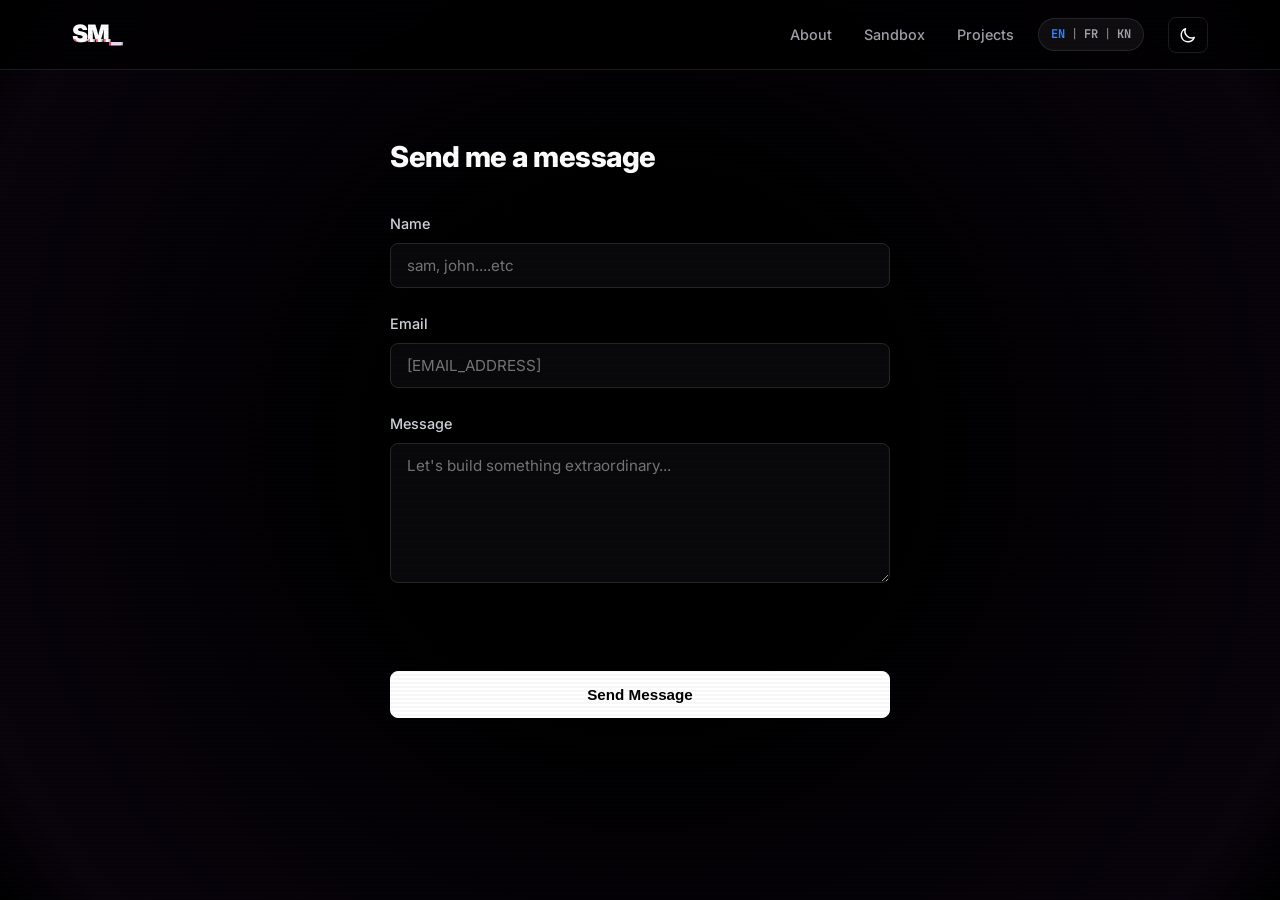
==== contact.html @ a838744a "Add EN/FR/KN language toggle and standardize MacOS window controls" ====
<!DOCTYPE html>
<html lang="en" class="dark">

<head>
  <meta charset="UTF-8">
  <meta name="viewport" content="width=device-width, initial-scale=1.0">
  <title>Sam Musoni | Contact</title>
  <link rel="preconnect" href="https://fonts.googleapis.com">
  <link rel="preconnect" href="https://fonts.gstatic.com" crossorigin>
  <link
    href="https://fonts.googleapis.com/css2?family=Inter:wght@400;500;700;900&family=JetBrains+Mono:wght@400;700&display=swap"
    rel="stylesheet">
  <link rel="stylesheet" href="style.css">
</head>

<body>

  <!-- Background Vignette & Grid -->
  <div class="bg-vignette"></div>
  <div class="bg-grid"></div>
  <div class="scanlines"></div>

  <nav class="navbar">
    <div class="nav-content">
      <a href="index.html" style="text-decoration: none; color: inherit;">
        <div class="logo glitch-text" data-text="SM_">SM<span class="text-primary">_</span></div>
      </a>
      <div class="nav-links" style="display: flex; align-items: center;">
        <a href="index.html#about">About</a>
        <a href="index.html#sandbox">Sandbox</a>
        <a href="index.html#projects">Projects</a>
        <div class="lang-toggle">
          <span class="lang active">EN</span><span class="pipe">|</span><span class="lang">FR</span><span class="pipe">|</span><span class="lang">KN</span>
        </div>
        <button id="theme-toggle" class="theme-toggle-btn" aria-label="Toggle Theme">
          <svg id="sun-icon" style="display: none;" xmlns="http://www.w3.org/2000/svg" width="18" height="18" fill="none" viewBox="0 0 24 24" stroke="currentColor" stroke-width="2">
            <path stroke-linecap="round" stroke-linejoin="round" d="M12 3v1m0 16v1m9-9h-1M4 12H3m15.364 6.364l-.707-.707M6.343 6.343l-.707-.707m12.728 0l-.707.707M6.343 17.657l-.707.707M16 12a4 4 0 11-8 0 4 4 0 018 0z" />
          </svg>
          <svg id="moon-icon" xmlns="http://www.w3.org/2000/svg" width="18" height="18" fill="none" viewBox="0 0 24 24" stroke="currentColor" stroke-width="2">
            <path stroke-linecap="round" stroke-linejoin="round" d="M20.354 15.354A9 9 0 018.646 3.646 9.003 9.003 0 0012 21a9.003 9.003 0 008.354-5.646z" />
          </svg>
        </button>
      </div>
    </div>
  </nav>

  <main class="container form-container">
    <div class="contact-form-wrapper">
      <div class="form-body">
        <h2 class="form-title">Send me a message</h2>
        <form id="contact-form" action="https://formspree.io/f/mlgadpvo" method="POST">
          <div class="form-group">
            <label for="name">Name</label>
            <input type="text" id="name" name="name" placeholder="sam, john....etc" required>
          </div>
          <div class="form-group">
            <label for="email">Email</label>
            <input type="email" id="email" name="email" placeholder="[EMAIL_ADDRESS]" required>
          </div>
          <div class="form-group">
            <label for="message">Message</label>
            <textarea id="message" name="message" rows="6" placeholder="Let's build something extraordinary..."
              required></textarea>
          </div>

          <div id="form-feedback" class="feedback-msg"></div>

          <button type="submit" class="btn btn-solid w-full submit-btn">Send Message</button>
        </form>
      </div>
    </div>
  </main>

  <script src="script.js"></script>
</body>

</html>
---- style.css ----
:root {
  --bg-dark: #000000;
  --bg-panel: #0a0a0a;
  --border-light: rgba(255, 255, 255, 0.1);
  --primary: #b14bf4;
  --primary-glow: rgba(177, 75, 244, 0.5);
  --secondary: #f43f5e;
  --secondary-glow: rgba(244, 63, 94, 0.5);
  --yellow: #F59E0B;
  --red: #EF4444;
  --text-main: #FFFFFF;
  --text-gray: #A1A1AA;
  --font-sans: 'Inter', sans-serif;
  --font-mono: 'JetBrains Mono', monospace;
  --nav-height: 70px;
}

/* Light Mode Aesthetics Override */
html.light {
  --bg-dark: #f1f5f9;
  --bg-panel: #ffffff;
  --border-light: rgba(0, 0, 0, 0.15);
  --primary: #2563eb;
  --primary-glow: rgba(37, 99, 235, 0.2);
  --secondary: #ea580c;
  --secondary-glow: rgba(234, 88, 12, 0.2);
  --yellow: #d97706;
  --red: #dc2626;
  --text-main: #0f172a;
  --text-gray: #475569;
}

html.light .bg-vignette {
  background: radial-gradient(circle at center, transparent 30%, rgba(37, 99, 235, 0.05) 90%, rgba(200, 210, 225, 0.6) 100%);
}

html.light .scanlines {
  background: linear-gradient(to bottom, rgba(0,0,0,0), rgba(0,0,0,0) 50%, rgba(0,0,0,0.03) 50%, rgba(0,0,0,0.03));
}

html.light .navbar { background: rgba(255, 255, 255, 0.85); }
html.light .btn-solid { background: var(--text-main); color: #fff; border-color: var(--text-main); }
html.light .btn-solid:hover { background: transparent; color: var(--text-main); box-shadow: 0 0 10px rgba(0,0,0,0.2); }

html.light .terminal-body, html.light .sandbox-body {
  background: #f8fafc; color: #334155; border-top: 1px solid var(--border-light);
}

html.light .code-block { color: #334155; }
html.light .code-block .keyword { color: #8b5cf6; }
html.light .code-block .function { color: #0284c7; }
html.light .code-block .string { color: #16a34a; }
html.light .code-block .number { color: #d97706; }
html.light .code-block .comment { color: #94a3b8; }
html.light .card-top h4 { color: #0f172a; }
html.light .project-overlay { background: rgba(255,255,255,0.9); }
html.light .project-img-wrapper img { opacity: 1; }

.theme-toggle-btn {
  background: transparent;
  border: 1px solid var(--border-light);
  color: var(--text-main);
  padding: 8px 10px;
  border-radius: 8px;
  cursor: pointer;
  display: inline-flex;
  align-items: center;
  justify-content: center;
  transition: all 0.3s;
  margin-left: 1.5rem;
}

.theme-toggle-btn:hover {
  border-color: var(--primary);
  color: var(--primary);
  box-shadow: 0 0 10px var(--primary-glow);
}

/* Language Toggle */
.lang-toggle {
  display: inline-flex; align-items: center;
  background: rgba(255, 255, 255, 0.05);
  border: 1px solid var(--border-light);
  border-radius: 20px;
  padding: 6px 12px;
  margin-left: 1.5rem;
  font-family: var(--font-mono);
  font-size: 0.75rem;
  font-weight: 700;
}

html.light .lang-toggle {
  background: rgba(0, 0, 0, 0.05);
}

.lang-toggle .lang {
  cursor: pointer;
  color: var(--text-gray);
  transition: color 0.3s;
}

.lang-toggle .lang:hover { color: var(--text-main); }
.lang-toggle .lang.active { color: #3b82f6; } /* Mac OS Active Blue */
.lang-toggle .pipe {
  color: var(--text-main);
  margin: 0 6px;
  font-weight: normal;
  opacity: 0.5;
}

* {
  box-sizing: border-box;
  margin: 0;
  padding: 0;
}

html {
  scroll-behavior: smooth;
  scroll-padding-top: calc(var(--nav-height) + 20px);
}

body {
  background-color: var(--bg-dark);
  color: var(--text-main);
  font-family: var(--font-sans);
  line-height: 1.6;
  overflow-x: hidden;
}

/* Backgrounds & Scanlines */
.bg-vignette {
  position: fixed;
  top: 0; left: 0; right: 0; bottom: 0;
  background: radial-gradient(circle at center, transparent 30%, rgba(177, 75, 244, 0.05) 90%, rgba(0,0,0,1) 100%);
  pointer-events: none;
  z-index: -1;
}

.scanlines {
  position: fixed;
  top: 0; left: 0; width: 100vw; height: 100vh;
  background: linear-gradient(to bottom, rgba(255,255,255,0), rgba(255,255,255,0) 50%, rgba(0,0,0,0.1) 50%, rgba(0,0,0,0.1));
  background-size: 100% 4px;
  z-index: 9999;
  pointer-events: none;
  opacity: 0.3;
}

/* Glitch Effect */
.glitch-text {
  position: relative;
  display: inline-block;
}

.glitch-text::before,
.glitch-text::after {
  content: attr(data-text);
  position: absolute;
  top: 0;
  left: 0;
  width: 100%;
  height: 100%;
  opacity: 0.8;
}

.glitch-text::before {
  left: 2px;
  text-shadow: -2px 0 var(--secondary);
  clip: rect(24px, 550px, 90px, 0);
  animation: glitch-anim-2 3s infinite linear alternate-reverse;
}

.glitch-text::after {
  left: -2px;
  text-shadow: -2px 0 var(--primary);
  clip: rect(85px, 550px, 140px, 0);
  animation: glitch-anim 2.5s infinite linear alternate-reverse;
}

@keyframes glitch-anim {
  0% { clip: rect(4px, 9999px, 83px, 0); }
  20% { clip: rect(54px, 9999px, 18px, 0); }
  40% { clip: rect(22px, 9999px, 91px, 0); }
  60% { clip: rect(78px, 9999px, 49px, 0); }
  80% { clip: rect(11px, 9999px, 34px, 0); }
  100% { clip: rect(90px, 9999px, 2px, 0); }
}

@keyframes glitch-anim-2 {
  0% { clip: rect(65px, 9999px, 100px, 0); }
  20% { clip: rect(10px, 9999px, 84px, 0); }
  40% { clip: rect(49px, 9999px, 32px, 0); }
  60% { clip: rect(88px, 9999px, 5px, 0); }
  80% { clip: rect(3px, 9999px, 78px, 0); }
  100% { clip: rect(56px, 9999px, 43px, 0); }
}

/* Typography & Utilities */
.text-primary { color: var(--primary); }
.text-secondary { color: var(--secondary); }
.text-gray { color: var(--text-gray); }
.text-white { color: var(--text-main); }
.text-center { text-align: center; }
.mt-4 { margin-top: 1.5rem; }

/* Navigation */
.navbar {
  position: fixed;
  top: 0; left: 0; width: 100%;
  height: var(--nav-height);
  background: rgba(0, 0, 0, 0.7);
  backdrop-filter: blur(10px);
  border-bottom: 1px solid var(--border-light);
  z-index: 100;
  display: flex;
  justify-content: center;
}

.nav-content {
  width: 100%; max-width: 1200px;
  padding: 0 2rem;
  display: flex;
  justify-content: space-between;
  align-items: center;
}

.logo {
  font-size: 1.5rem;
  font-weight: 900;
  letter-spacing: -1px;
}

.nav-links a {
  color: var(--text-gray);
  text-decoration: none;
  margin-left: 2rem;
  font-size: 0.9rem;
  font-weight: 500;
  transition: 0.2s;
}

.nav-links a:hover {
  color: var(--text-main);
  text-shadow: 0 0 10px rgba(255,255,255,0.5);
}

.container {
  max-width: 1200px;
  margin: 0 auto;
  padding: calc(var(--nav-height) + 4rem) 2rem 4rem 2rem;
}

/* Buttons */
.btn {
  display: inline-flex;
  align-items: center;
  justify-content: center;
  padding: 0.75rem 1.75rem;
  border-radius: 8px;
  font-size: 0.95rem;
  font-weight: 600;
  text-decoration: none;
  transition: all 0.3s ease;
  cursor: pointer;
}

.btn:active {
  transform: scale(0.95);
}

.btn-solid {
  background: #ffffff;
  color: #000000;
  border: 1px solid #ffffff;
}

.btn-solid:hover {
  background: transparent;
  color: #ffffff;
  box-shadow: 0 0 15px rgba(255,255,255,0.3);
}

.btn-outline {
  background: transparent;
  color: var(--text-main);
  border: 1px solid var(--border-light);
}

.btn-outline:hover {
  border-color: var(--primary);
  color: var(--primary);
  box-shadow: 0 0 15px var(--primary-glow);
}

/* Cards & Windows Base */
.tech-card {
  background: var(--bg-panel);
  border: 1px solid var(--border-light);
  border-radius: 12px;
  overflow: hidden;
  box-shadow: 0 4px 30px rgba(0,0,0,0.5);
}

.card-header {
  display: flex;
  align-items: center;
  padding: 10px 15px;
  background: rgba(255,255,255,0.03);
  position: relative;
}
.card-header.border-bottom {
  border-bottom: 1px solid var(--border-light);
}
.padding-0 { padding: 0; }

.window-controls {
  display: flex;
  gap: 8px;
}

.window-controls span {
  width: 12px; height: 12px;
  border-radius: 50%;
  background: #3f3f46;
}

.window-controls span:nth-child(1) { background: #ff5f56; } /* Mac OS Red */
.window-controls span:nth-child(2) { background: #ffbd2e; } /* Mac OS Yellow */
.window-controls span:nth-child(3) { background: #27c93f; } /* Mac OS Green */

.header-title {
  position: absolute;
  left: 50%;
  transform: translateX(-50%);
  font-family: var(--font-mono);
  font-size: 0.8rem;
  color: var(--text-gray);
}

/* Hero Section */
.hero {
  display: grid;
  grid-template-columns: 1fr 1fr;
  gap: 4rem;
  align-items: center;
  min-height: 70vh;
}

.hero-identity {
  display: flex;
  flex-direction: column;
  align-items: flex-start;
  gap: 1rem;
  margin-bottom: 2rem;
}

.avatar-container {
  width: 150px;
  height: 150px;
  position: relative;
  border-radius: 16px;
  border: 2px solid var(--primary);
  overflow: hidden;
  box-shadow: 0 0 20px var(--primary-glow);
}

.profile-avatar {
  width: 100%;
  height: 100%;
  object-fit: cover;
  filter: grayscale(80%) contrast(1.2);
  transition: 0.3s;
}

.avatar-container:hover .profile-avatar {
  filter: grayscale(0%) contrast(1.1);
}

.avatar-scanner {
  position: absolute;
  top: -100%; left: 0; width: 100%; height: 5px;
  background: var(--primary);
  box-shadow: 0 0 10px var(--primary);
  animation: scan 3s linear infinite;
  opacity: 0.5;
}

@keyframes scan {
  0% { top: -10px; }
  50% { top: 100%; }
  100% { top: 100%; }
}

.status-pill {
  display: inline-flex;
  align-items: center;
  gap: 8px;
  padding: 6px 16px;
  border: 1px solid var(--border-light);
  border-radius: 50px;
  font-size: 0.85rem;
  font-family: var(--font-mono);
  background: rgba(177, 75, 244, 0.05); /* --primary but 0.05 opacity */
}

.border-primary { border-color: var(--primary); }

.status-dot {
  width: 8px; height: 8px;
  border-radius: 50%;
  background: var(--secondary);
}

.animate-pulse {
  animation: pulse 2s infinite;
}
@keyframes pulse {
  0% { transform: scale(1); opacity: 1; }
  50% { transform: scale(1.5); opacity: 0.5; }
  100% { transform: scale(1); opacity: 1; }
}

.hero-title {
  font-size: clamp(3rem, 5vw, 4.5rem);
  font-weight: 900;
  line-height: 1.1;
  letter-spacing: -1px;
  margin-bottom: 0.5rem;
}

.hero-subtitle {
  font-size: 1.25rem;
  font-weight: 500;
  margin-bottom: 1.5rem;
}

.hero-bio {
  color: var(--text-gray);
  max-width: 450px;
  margin-bottom: 2.5rem;
  font-size: 1.05rem;
}

.hero-action {
  display: flex;
  gap: 1rem;
}

/* Metrics Card */
.metrics-card {
  width: 100%;
}
.metrics-grid {
  padding: 1.5rem;
  display: grid;
  grid-template-columns: 1fr 1fr;
  gap: 1.5rem;
}
.metric-item { display: flex; flex-direction: column; }
.metric-label { font-size: 0.8rem; color: var(--text-gray); text-transform: uppercase; margin-bottom: 5px; }
.metric-value { font-size: 1.5rem; font-weight: 700; font-family: var(--font-mono); }
.progress-bar {
  width: 100%; height: 4px; background: rgba(255,255,255,0.1); border-radius: 2px; margin-top: 8px; overflow: hidden;
}
.progress-fill { height: 100%; border-radius: 2px; }
.fill-primary { background: var(--primary); box-shadow: 0 0 10px var(--primary); }
.fill-secondary { background: var(--secondary); box-shadow: 0 0 10px var(--secondary); }

/* --- System Boot Animations --- */
@keyframes flickerIn {
  0% { opacity: 0; }
  10% { opacity: 1; }
  20% { opacity: 0; }
  30% { opacity: 1; }
  40% { opacity: 0.5; }
  50% { opacity: 1; }
  100% { opacity: 1; }
}

@keyframes slideRightIn {
  0% { opacity: 0; transform: translateX(60px) skewX(-10deg); filter: blur(5px); }
  100% { opacity: 1; transform: translateX(0) skewX(0); filter: blur(0); }
}

@keyframes digitalZoomIn {
  0% { opacity: 0; transform: scale(1.1); filter: brightness(2) contrast(1.5); }
  100% { opacity: 1; transform: scale(1); filter: brightness(1) contrast(1); }
}

@keyframes textReveal {
  0% { opacity: 0; transform: translateY(20px); letter-spacing: 5px; filter: blur(4px); }
  100% { opacity: 1; transform: translateY(0); letter-spacing: -1px; filter: blur(0); } 
}

/* Apply Boot Animations */
.hero-identity {
  animation: digitalZoomIn 1.2s cubic-bezier(0.2, 0.8, 0.2, 1) forwards;
}

.hero-title {
  animation: textReveal 0.8s cubic-bezier(0.2, 0.8, 0.2, 1) forwards;
  animation-delay: 0.2s;
  opacity: 0;
}

.hero-subtitle, .hero-bio, .hero-action {
  animation: flickerIn 1s ease-out forwards;
  animation-delay: 0.4s;
  opacity: 0;
}

.metrics-card {
  animation: slideRightIn 0.9s cubic-bezier(0.2, 0.8, 0.2, 1) forwards;
  animation-delay: 0.35s;
  opacity: 0;
}

.navbar {
  animation: flickerIn 1.5s ease-out forwards;
}
/* -------------------------------- */

/* Terminal Section */
.terminal-section { margin-top: 4rem; margin-bottom: 6rem;}
.terminal-window { width: 100%; max-width: 800px; margin: 0 auto; }
.terminal-body {
  padding: 1.5rem;
  font-family: var(--font-mono);
  font-size: 0.9rem;
  background: #000;
  color: #fff;
  min-height: 200px;
}
.term-line { margin-bottom: 8px; }
.prompt { color: var(--secondary); margin-right: 10px; }
.term-input-line { display: flex; align-items: center; margin-top: 10px;}
#term-input {
  background: transparent; border: none; color: var(--primary); font-family: inherit; font-size: inherit; outline: none; width: 100%;
  font-weight: bold;
}

/* Section Shared */
.section-title {
  margin-bottom: 3rem;
  text-align: center;
}
.section-title h2 { font-size: 2.5rem; font-weight: 800; margin-bottom: 0.5rem; letter-spacing:-0.5px;}
.section-title p { color: var(--text-gray); font-family: var(--font-mono); font-size: 0.9rem; }

/* Sandbox Section */
.sandbox-section { margin-bottom: 6rem; }
.sandbox-grid {
  display: grid;
  grid-template-columns: 3fr 1.5fr;
  gap: 2rem;
}

.sandbox-tabs {
  display: flex; border-bottom: 1px solid var(--border-light); width: 100%;
}
.tab {
  padding: 12px 20px; font-family: var(--font-mono); font-size: 0.85rem; color: var(--text-gray); cursor: pointer; border-right: 1px solid var(--border-light);
  border-bottom: 2px solid transparent; transition: 0.2s;
}
.tab.active { color: var(--primary); background: rgba(255,255,255,0.02); border-bottom-color: var(--primary); }
.tab:hover { background: rgba(255,255,255,0.05); }

.sandbox-body { padding: 1.5rem; background: #0c0c0c; overflow-x: auto; }
.code-block { display: none; font-family: var(--font-mono); font-size: 0.9rem; line-height: 1.5; color: #d4d4d8; }
.code-block.active { display: block; }
.code-block .keyword { color: #c678dd; }
.code-block .function { color: #61afef; }
.code-block .string { color: #98c379; }
.code-block .comment { color: #5c6370; font-style: italic;}
.code-block .number { color: #d19a66; }
.code-block .tag { color: #e06c75; }

/* API Status Grid */
.api-status-grid {
  display: grid; grid-template-columns: 1fr 1fr; gap: 1rem;
}
.status-card {
  background: rgba(255,255,255,0.02);
  border: 1px solid var(--border-light);
  border-radius: 8px; padding: 1rem;
  display: flex; flex-direction: column; justify-content: space-between;
}
.card-top { display: flex; justify-content: space-between; align-items: flex-start; margin-bottom: 1rem; }
.card-top h4 { font-size: 0.85rem; font-weight: 600; color: #e4e4e7; }
.status-dot.green { width: 8px; height: 8px; border-radius: 50%; background: #34d399; box-shadow: 0 0 8px #34d399; }
.status-dot.yellow { width: 8px; height: 8px; border-radius: 50%; background: var(--yellow); box-shadow: 0 0 8px var(--yellow); }
.card-bottom { display: flex; justify-content: space-between; font-family: var(--font-mono); font-size: 0.8rem; }

/* Expertise Section */
.expertise-section { margin-bottom: 6rem; }
.expertise-grid {
  display: grid; grid-template-columns: repeat(3, 1fr); gap: 2rem;
}
.expertise-card {
  background: var(--bg-panel);
  border: 1px solid var(--border-light);
  border-radius: 12px;
  padding: 1.5rem;
  transition: transform 0.3s, border-color 0.3s;
}
.expertise-card:hover { border-color: var(--primary); transform: translateY(-3px); box-shadow: 0 10px 30px rgba(0,0,0,0.5); }
.expertise-header {
  font-size: 1.25rem; font-weight: 700; margin-bottom: 1.5rem; display: flex; align-items: center; gap: 10px;
}
.expertise-list {
  list-style: none; padding: 0;
}
.expertise-list li {
  display: flex; justify-content: space-between; align-items: center; margin-bottom: 1rem; color: var(--text-main); font-size: 0.95rem;
}
.expertise-list.dotted li {
  justify-content: flex-start; gap: 10px; color: var(--text-gray);
}
.expertise-list.dotted li::before {
  content: ""; display: inline-block; width: 6px; height: 6px; border-radius: 50%;
}
.expertise-list.dotted.green li::before { background: var(--secondary); }
.expertise-list.dotted.gray li::before { background: #6b7280; }

.bar-container {
  width: 90px; height: 4px; background: rgba(255,255,255,0.1); border-radius: 4px;
}
.bar-fill {
  height: 100%; background: #ffffff; border-radius: 4px;
}

/* Projects Grid */
.projects-section { margin-bottom: 6rem; }
.projects-grid {
  display: grid; grid-template-columns: repeat(3, 1fr); gap: 2rem;
}
.project-card {
  background: var(--bg-panel); border: 1px solid var(--border-light); border-radius: 12px; overflow: hidden; transition: 0.3s;
}
.project-card:hover { border-color: var(--primary); transform: translateY(-5px); box-shadow: 0 10px 30px rgba(0,0,0,0.5); }
.project-img-wrapper { position: relative; height: 200px; overflow: hidden; background: #000; }
.project-img-wrapper img { width: 100%; height: 100%; object-fit: cover; opacity: 0.7; transition: 0.5s; }
.project-card:hover .project-img-wrapper img { opacity: 1; transform: scale(1.05); }
.project-overlay {
  position: absolute; top:0; left:0; width: 100%; height: 100%; background: rgba(0,0,0,0.6); display: flex; justify-content: center; align-items: center; opacity: 0; transition: 0.3s; z-index: 2;
}
.project-card:hover .project-overlay { opacity: 1; }
.text-sm { font-size: 0.8rem; padding: 0.5rem 1rem; }
.project-info { padding: 1.5rem; }
.project-info h3 { font-size: 1.25rem; font-weight: 700; margin-bottom: 0.5rem; }
.project-info p { font-size: 0.9rem; line-height: 1.5; margin-bottom: 1.25rem; min-height: 60px; }
.tech-tags { display: flex; gap: 8px; flex-wrap: wrap; }
.tag { font-family: var(--font-mono); font-size: 0.7rem; padding: 4px 10px; border-radius: 50px; background: rgba(255,255,255,0.05); }
.tag.blue { color: #60a5fa; background: rgba(96, 165, 250, 0.1); }
.tag.green { color: #34d399; background: rgba(52, 211, 153, 0.1); }
.tag.purple { color: #c084fc; background: rgba(192, 132, 252, 0.1); }
.tag.red { color: #f87171; background: rgba(248, 113, 113, 0.1); }
.tag.yellow { color: #fbbf24; background: rgba(251, 191, 36, 0.1); }

/* Contact Section */
.contact-section { margin-bottom: 4rem; }
.contact-card { padding: 4rem 2rem; text-align: center; }
.contact-card h2 { font-size: 2rem; margin-bottom: 1rem; }
.contact-card p { max-width: 600px; margin: 0 auto; }
.contact-buttons { display: flex; justify-content: center; gap: 1rem; flex-wrap: wrap; }

footer { text-align: center; padding: 2rem; border-top: 1px solid var(--border-light); font-family: var(--font-mono); font-size: 0.85rem; }

/* Contact Form Page Styles */
.form-container {
  display: flex;
  justify-content: center;
  align-items: center;
  min-height: calc(100vh - var(--nav-height) - 4rem);
}

.contact-form-wrapper {
  width: 100%;
  max-width: 500px;
  background: transparent;
}

.form-title {
  font-size: 1.8rem;
  font-weight: 800;
  margin-bottom: 2rem;
  color: var(--text-main);
  letter-spacing: -0.5px;
}

.form-group {
  margin-bottom: 1.5rem;
}

.form-group label {
  display: block;
  font-size: 0.9rem;
  color: #d1d5db;
  margin-bottom: 0.5rem;
  font-weight: 500;
}

.form-group input,
.form-group textarea {
  width: 100%;
  padding: 12px 16px;
  background: #09090b;
  border: 1px solid #27272a;
  border-radius: 8px;
  color: var(--text-main);
  font-family: inherit;
  font-size: 0.95rem;
  transition: border-color 0.3s;
}

.form-group input:focus,
.form-group textarea:focus {
  outline: none;
  border-color: #52525b;
}

.w-full {
  width: 100%;
}

.submit-btn {
  margin-top: 1rem;
  padding: 14px;
}

.feedback-msg {
  min-height: 24px;
  margin-bottom: 1rem;
  font-size: 0.9rem;
  font-weight: 500;
  text-align: center;
  color: var(--secondary);
}

/* Scroll Reveal Animation Styles */
.reveal {
  opacity: 0;
  transform: translateY(40px);
  transition: opacity 0.8s cubic-bezier(0.5, 0, 0, 1), transform 0.8s cubic-bezier(0.5, 0, 0, 1);
}
.reveal.active {
  opacity: 1;
  transform: translateY(0);
}

/* Responsive */
@media (max-width: 1024px) {
  .hero { grid-template-columns: 1fr; gap: 2rem; text-align: center; }
  .hero-identity { align-items: center; }
  .hero-bio { margin: 0 auto 2rem auto; }
  .hero-action { justify-content: center; }
  .sandbox-grid { grid-template-columns: 1fr; }
  .projects-grid, .expertise-grid { grid-template-columns: repeat(2, 1fr); }
}

@media (max-width: 768px) {
  .projects-grid, .expertise-grid { grid-template-columns: 1fr; }
  .nav-links { display: none; }
  .hero-title { font-size: 2.5rem; }
  .api-status-grid { grid-template-columns: 1fr; }
}
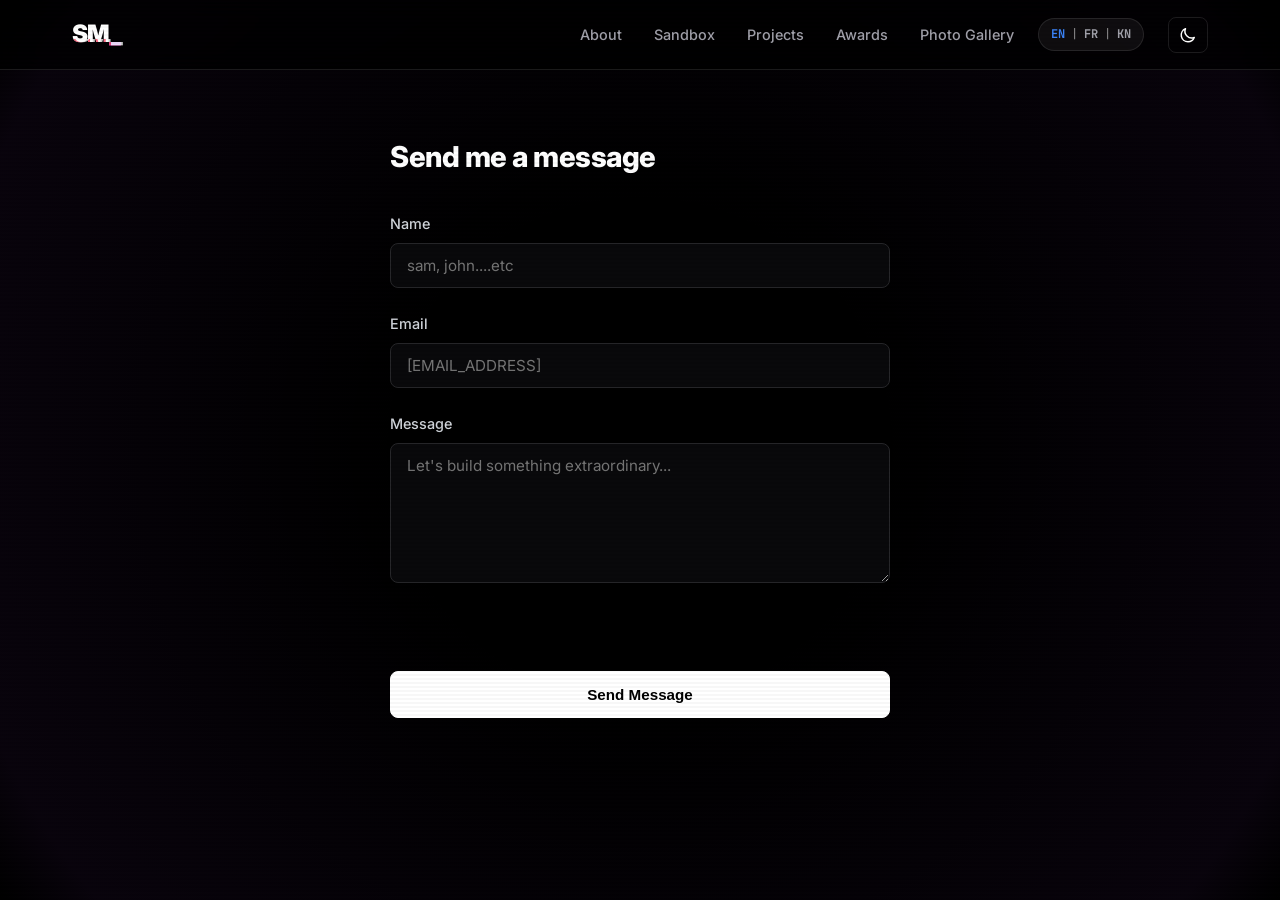
==== commit 55ac5be8: "Add Photo Gallery page and link Awards/Gallery to global nav" ====
--- a/contact.html
+++ b/contact.html
@@ -29,6 +29,8 @@
         <a href="index.html#about">About</a>
         <a href="index.html#sandbox">Sandbox</a>
         <a href="index.html#projects">Projects</a>
+        <a href="index.html#awards">Awards</a>
+        <a href="gallery.html">Photo Gallery</a>
         <div class="lang-toggle">
           <span class="lang active">EN</span><span class="pipe">|</span><span class="lang">FR</span><span class="pipe">|</span><span class="lang">KN</span>
         </div>
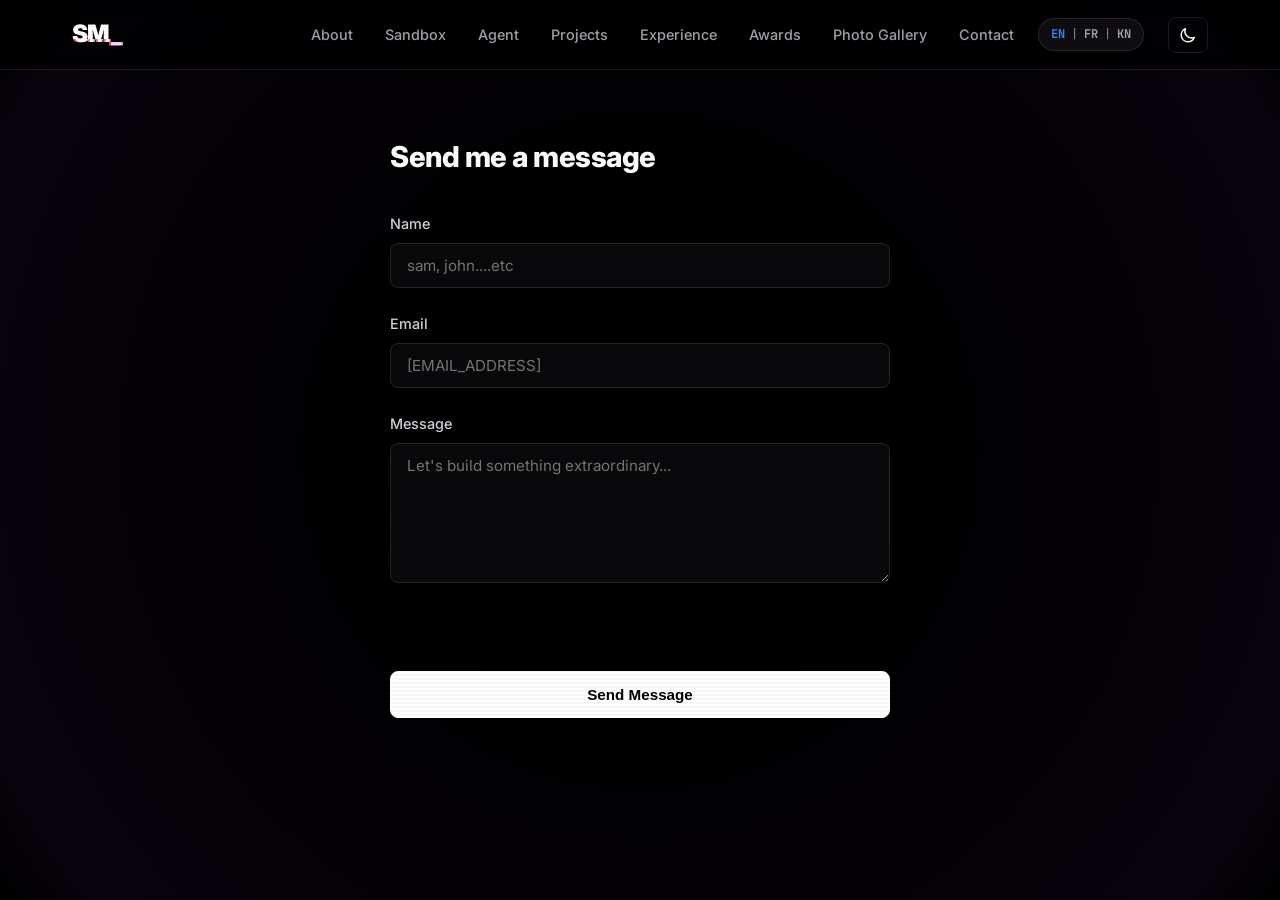
==== commit 5dc3abfe: "Updated UI" ====
--- a/contact.html
+++ b/contact.html
@@ -25,12 +25,18 @@
       <a href="index.html" style="text-decoration: none; color: inherit;">
         <div class="logo glitch-text" data-text="SM_">SM<span class="text-primary">_</span></div>
       </a>
-      <div class="nav-links" style="display: flex; align-items: center;">
-        <a href="index.html#about">About</a>
-        <a href="index.html#sandbox">Sandbox</a>
-        <a href="index.html#projects">Projects</a>
-        <a href="index.html#awards">Awards</a>
-        <a href="gallery.html">Photo Gallery</a>
+      <button class="hamburger" id="hamburger-btn" aria-label="Open Menu">
+        <span></span><span></span><span></span>
+      </button>
+      <div class="nav-links" id="nav-links">
+        <a href="index.html#about" class="nav-link-item">About</a>
+        <a href="index.html#sandbox" class="nav-link-item">Sandbox</a>
+        <a href="index.html#agent-interactive" class="nav-link-item">Agent</a>
+        <a href="index.html#projects" class="nav-link-item">Projects</a>
+        <a href="index.html#experience" class="nav-link-item">Experience</a>
+        <a href="index.html#awards" class="nav-link-item">Awards</a>
+        <a href="gallery.html" class="nav-link-item">Photo Gallery</a>
+        <a href="contact.html" class="nav-link-item">Contact</a>
         <div class="lang-toggle">
           <span class="lang active">EN</span><span class="pipe">|</span><span class="lang">FR</span><span class="pipe">|</span><span class="lang">KN</span>
         </div>
@@ -45,6 +51,7 @@
       </div>
     </div>
   </nav>
+
 
   <main class="container form-container">
     <div class="contact-form-wrapper">
--- a/style.css
+++ b/style.css
@@ -42,7 +42,7 @@
 html.light .btn-solid { background: var(--text-main); color: #fff; border-color: var(--text-main); }
 html.light .btn-solid:hover { background: transparent; color: var(--text-main); box-shadow: 0 0 10px rgba(0,0,0,0.2); }
 
-html.light .terminal-body, html.light .sandbox-body {
+html.light .terminal-body, html.light .sandbox-body, html.light .agent-runner {
   background: #f8fafc; color: #334155; border-top: 1px solid var(--border-light);
 }
 
@@ -224,6 +224,11 @@
   align-items: center;
 }
 
+.nav-links {
+  display: flex;
+  align-items: center;
+}
+
 .logo {
   font-size: 1.5rem;
   font-weight: 900;
@@ -520,8 +525,49 @@
 }
 /* -------------------------------- */
 
+/* Auto Click Animation on Load */
+.hand-animation-container {
+  position: absolute;
+  top: 50%;
+  left: 50%;
+  pointer-events: none;
+  z-index: 10;
+  opacity: 0;
+  transform: translate(50px, 50px) scale(1.2);
+}
+
+.hand-animation-container.run-anim {
+  animation: handClickAnim 3.5s cubic-bezier(0.2, 0.8, 0.2, 1) 1s 3 forwards;
+}
+
+html.light .hand-cursor-icon {
+  fill: var(--text-main);
+  stroke: #fff;
+}
+
+@keyframes handClickAnim {
+  0% { opacity: 0; transform: translate(50px, 50px) scale(1.2); }
+  25% { opacity: 1; transform: translate(-5px, -5px) scale(1); }
+  32% { opacity: 1; transform: translate(-5px, -5px) scale(1); }
+  40% { opacity: 1; transform: translate(-5px, -5px) scale(0.85); }
+  50% { opacity: 1; transform: translate(-5px, -5px) scale(1); }
+  75% { opacity: 0; transform: translate(40px, 40px) scale(1.2); }
+  100% { opacity: 0; transform: translate(40px, 40px) scale(1.2); visibility: hidden; }
+}
+
+.click-target.run-anim {
+  animation: buttonClickAnim 3.5s 1s 3 forwards;
+}
+
+@keyframes buttonClickAnim {
+  0%, 32% { transform: scale(1); border-color: var(--border-light); color: var(--text-main); box-shadow: none; }
+  40% { transform: scale(0.95); border-color: var(--primary); color: var(--primary); box-shadow: 0 0 15px var(--primary-glow); }
+  50% { transform: scale(1); border-color: var(--primary); color: var(--primary); box-shadow: 0 0 15px var(--primary-glow); }
+  75%, 100% { transform: scale(1); border-color: var(--border-light); color: var(--text-main); box-shadow: none; }
+}
+
 /* Terminal Section */
-.terminal-section { margin-top: 4rem; margin-bottom: 6rem;}
+.terminal-section { margin-top: 10rem; margin-bottom: 6rem;}
 .terminal-window { width: 100%; max-width: 800px; margin: 0 auto; }
 .terminal-body {
   padding: 1.5rem;
@@ -537,6 +583,98 @@
 #term-input {
   background: transparent; border: none; color: var(--primary); font-family: inherit; font-size: inherit; outline: none; width: 100%;
   font-weight: bold;
+}
+
+.agent-runner {
+  background: rgba(0, 0, 0, 0.6);
+  padding: 1.5rem;
+}
+
+.agent-output {
+  min-height: 150px;
+  max-height: 300px;
+  overflow-y: auto;
+  margin-bottom: 1.5rem;
+  font-family: var(--font-mono);
+  font-size: 0.95rem;
+}
+
+.agent-input-wrapper {
+  display: flex;
+  align-items: center;
+  gap: 10px;
+}
+
+#agent-input-field {
+  flex: 1;
+  min-width: 0; /* allow flex shrinking without overflow */
+  background: transparent;
+  border: none;
+  border-bottom: 1px solid var(--border-light);
+  color: var(--text-main);
+  font-family: var(--font-mono);
+  outline: none;
+  padding: 8px;
+  font-size: 0.95rem;
+}
+
+#agent-run-btn {
+  flex-shrink: 0;
+  white-space: nowrap;
+  padding: 0.5rem 1.25rem;
+}
+
+html.light #agent-input-field {
+  border-bottom-color: rgba(0, 0, 0, 0.1);
+}
+
+.quick-reply-wrapper {
+  display: flex;
+  flex-wrap: wrap;
+  gap: 8px;
+  margin-bottom: 1rem;
+  opacity: 0;
+  transform: translateY(10px);
+  transition: all 0.4s ease;
+}
+
+.quick-reply-wrapper.visible {
+  opacity: 1;
+  transform: translateY(0);
+}
+
+.reply-chip {
+  padding: 4px 12px;
+  background: rgba(var(--primary-rgb), 0.1);
+  border: 1px solid var(--primary);
+  border-radius: 20px;
+  color: var(--primary);
+  font-family: var(--font-mono);
+  font-size: 0.75rem;
+  cursor: pointer;
+  transition: all 0.2s ease;
+  white-space: nowrap;
+}
+
+.reply-chip:hover {
+  background: var(--primary);
+  color: #fff;
+  box-shadow: 0 0 10px var(--primary-glow);
+}
+
+.agent-cursor {
+  display: inline-block;
+  width: 8px;
+  height: 15px;
+  background: var(--primary);
+  margin-left: 4px;
+  vertical-align: middle;
+  animation: agent-blink 0.8s step-end infinite;
+}
+
+@keyframes agent-blink {
+  from, to { opacity: 1; }
+  50% { opacity: 0; }
 }
 
 /* Section Shared */
@@ -719,6 +857,26 @@
   border-color: #52525b;
 }
 
+/* Light Mode Overrides for Contact Form */
+html.light .form-group label {
+  color: #334155;
+  font-weight: 600;
+}
+
+html.light .form-group input,
+html.light .form-group textarea {
+  background: #f8fafc;
+  border: 1px solid #cbd5e1;
+  color: #0f172a;
+}
+
+html.light .form-group input:focus,
+html.light .form-group textarea:focus {
+  border-color: #3b82f6;
+  box-shadow: 0 0 0 4px rgba(59, 130, 246, 0.1);
+  background: #ffffff;
+}
+
 .w-full {
   width: 100%;
 }
@@ -737,7 +895,116 @@
   color: var(--secondary);
 }
 
+/* Experience / Timeline Section */
+.experience-section { margin-bottom: 6rem; }
+.timeline-container { position: relative; padding-left: 3rem; margin-top: 2rem; }
+.timeline-item { position: relative; margin-bottom: 3rem; }
+.timeline-item:last-child { margin-bottom: 0; }
+
+.timeline-dot {
+  position: absolute;
+  left: -3rem;
+  top: 1.5rem;
+  width: 16px;
+  height: 16px;
+  border-radius: 50%;
+  background: var(--bg-panel);
+  border: 3px solid #34d399; /* Green accent */
+  box-shadow: 0 0 10px rgba(52, 211, 153, 0.5);
+  z-index: 2;
+}
+
+.timeline-line {
+  position: absolute;
+  left: calc(-3rem + 7px); /* center line under 16px dot */
+  top: 1.5rem;
+  width: 2px;
+  height: calc(100% + 3rem);
+  background: rgba(52, 211, 153, 0.15); /* Faint green line */
+  z-index: 1;
+}
+
+.experience-card {
+  padding: 1.5rem 2rem;
+}
+
+.experience-header-inner {
+  display: flex;
+  align-items: center;
+  gap: 8px;
+  margin-bottom: 1rem;
+}
+
+.company-icon { font-size: 1.2rem; }
+.company-name { font-size: 0.85rem; font-family: var(--font-mono); font-weight: 500; }
+
+.role-title {
+  font-size: 1.4rem;
+  font-weight: 800;
+  margin-bottom: 1rem;
+  color: var(--text-main);
+  letter-spacing: -0.5px;
+}
+
+.date-pill {
+  display: inline-block;
+  padding: 4px 12px;
+  background: rgba(52, 211, 153, 0.1);
+  border: 1px solid rgba(52, 211, 153, 0.3);
+  color: #34d399;
+  border-radius: 4px;
+  font-family: var(--font-mono);
+  font-size: 0.75rem;
+  font-weight: 700;
+  margin-bottom: 1.5rem;
+}
+
+.experience-bullets {
+  list-style: none;
+  padding: 0;
+}
+
+.experience-bullets li {
+  position: relative;
+  margin-bottom: 0.8rem;
+  padding-left: 1.5rem;
+  color: var(--text-gray);
+  font-size: 0.95rem;
+  line-height: 1.6;
+}
+
+.experience-bullets li strong {
+  color: var(--text-main);
+  font-weight: 600;
+}
+
+.bullet-arrow {
+  position: absolute;
+  left: 0;
+  color: #34d399;
+  font-family: var(--font-mono);
+  font-weight: bold;
+}
+
+/* Light Mode Overrides for Experience */
+html.light .timeline-dot {
+  background: #ffffff;
+  border-color: #059669;
+}
+html.light .timeline-line {
+  background: rgba(5, 150, 105, 0.2);
+}
+html.light .date-pill {
+  color: #059669;
+  background: rgba(5, 150, 105, 0.1);
+  border-color: rgba(5, 150, 105, 0.3);
+}
+html.light .experience-bullets li { color: #334155; }
+html.light .experience-bullets li strong { color: #0f172a; }
+html.light .bullet-arrow { color: #059669; }
+
 /* Scroll Reveal Animation Styles */
+
 .reveal {
   opacity: 0;
   transform: translateY(40px);
@@ -747,6 +1014,31 @@
   opacity: 1;
   transform: translateY(0);
 }
+
+/* Hamburger Button */
+.hamburger {
+  display: none;
+  flex-direction: column;
+  justify-content: center;
+  gap: 5px;
+  background: transparent;
+  border: none;
+  cursor: pointer;
+  padding: 6px;
+  z-index: 200;
+}
+.hamburger span {
+  display: block;
+  width: 24px;
+  height: 2px;
+  background: var(--text-main);
+  border-radius: 2px;
+  transition: all 0.3s ease;
+  transform-origin: center;
+}
+.hamburger.open span:nth-child(1) { transform: translateY(7px) rotate(45deg); }
+.hamburger.open span:nth-child(2) { opacity: 0; transform: scaleX(0); }
+.hamburger.open span:nth-child(3) { transform: translateY(-7px) rotate(-45deg); }
 
 /* Responsive */
 @media (max-width: 1024px) {
@@ -758,9 +1050,96 @@
   .projects-grid, .expertise-grid { grid-template-columns: repeat(2, 1fr); }
 }
 
-@media (max-width: 768px) {
+@media (max-width: 900px) {
+  .hamburger { display: flex; }
+
+  .nav-links {
+    display: none;
+    position: fixed;
+    top: var(--nav-height);
+    left: 0;
+    right: 0;
+    background: rgba(10, 10, 10, 0.97);
+    backdrop-filter: blur(20px);
+    border-bottom: 1px solid var(--border-light);
+    flex-direction: column;
+    align-items: flex-start;
+    padding: 1.5rem 2rem 2rem 2rem;
+    gap: 0;
+    z-index: 99;
+    animation: none;
+  }
+
+  html.light .nav-links {
+    background: rgba(255, 255, 255, 0.97);
+  }
+
+  .nav-links.mobile-open {
+    display: flex;
+    animation: slideDown 0.25s ease forwards;
+  }
+
+  @keyframes slideDown {
+    from { opacity: 0; transform: translateY(-10px); }
+    to   { opacity: 1; transform: translateY(0); }
+  }
+
+  .nav-links a {
+    display: block;
+    width: 100%;
+    margin-left: 0;
+    padding: 0.85rem 0;
+    border-bottom: 1px solid var(--border-light);
+    font-size: 1rem;
+  }
+
+  .nav-links .lang-toggle {
+    margin-left: 0;
+    margin-top: 1.25rem;
+  }
+
+  .nav-links .theme-toggle-btn {
+    margin-left: 0;
+    margin-top: 1rem;
+  }
+
   .projects-grid, .expertise-grid { grid-template-columns: 1fr; }
-  .nav-links { display: none; }
   .hero-title { font-size: 2.5rem; }
+  .section-title h2 { font-size: 1.8rem; }
+  .api-status-grid { grid-template-columns: 1fr 1fr; }
+  .metrics-grid { grid-template-columns: 1fr 1fr; }
+
+  /* Hero action — keep buttons side by side, not full-width */
+  .hero-action { flex-wrap: wrap; justify-content: center; gap: 0.75rem; }
+  .hero-action .btn { width: auto; min-width: 140px; }
+
+  /* Timeline narrower on mobile */
+  .timeline-container { padding-left: 2rem; }
+  .timeline-dot { left: -2rem; }
+  .timeline-line { left: calc(-2rem + 7px); }
+  .experience-card { padding: 1.25rem 1rem; }
+
+  /* Sandbox code tabs scroll horizontally */
+  .sandbox-tabs { overflow-x: auto; flex-wrap: nowrap; }
+  .tab { flex-shrink: 0; }
+
+  .agent-standalone-section { margin-bottom: 4rem; }
+  .agent-runner { padding: 1rem; }
+}
+
+/* Helper classes */
+.expertise-grid, .awards-section, .agent-standalone-section { margin-bottom: 6rem; }
+.text-accent { color: #eab308; }
+.agent-msg { color: var(--secondary); margin-bottom: 8px; }
+.hand-animation-wrapper { position: relative; display: inline-flex; align-items: center; }
+
+@media (max-width: 480px) {
+  #agent-run-btn { padding: 0.5rem 0.85rem; font-size: 0.85rem; }
+  .hand-animation-container { display: none; }
+  .metrics-grid { grid-template-columns: 1fr; }
   .api-status-grid { grid-template-columns: 1fr; }
-}
+  .hero-action .btn { width: 100%; }
+  .container { padding-left: 1rem; padding-right: 1rem; }
+  .experience-card { padding: 1rem 0.75rem; }
+  .contact-card { padding: 2.5rem 1rem; }
+}
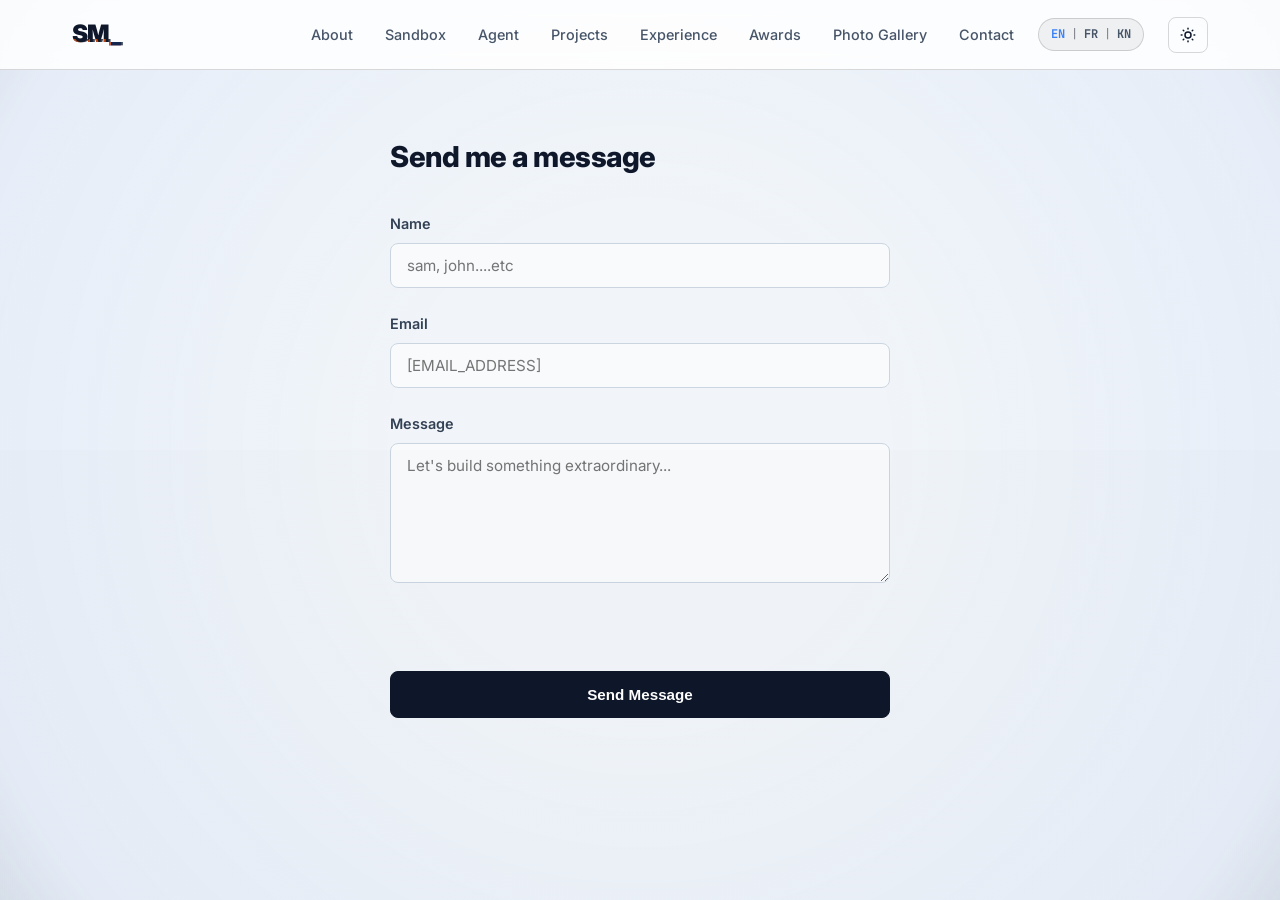
==== commit f0d9e847: "Default to light mode and match Live Metrics header border styling Co-authored-by: Cursor <cursorage" ====
--- a/contact.html
+++ b/contact.html
@@ -1,5 +1,5 @@
 <!DOCTYPE html>
-<html lang="en" class="dark">
+<html lang="en" class="light">
 
 <head>
   <meta charset="UTF-8">
@@ -41,10 +41,10 @@
           <span class="lang active">EN</span><span class="pipe">|</span><span class="lang">FR</span><span class="pipe">|</span><span class="lang">KN</span>
         </div>
         <button id="theme-toggle" class="theme-toggle-btn" aria-label="Toggle Theme">
-          <svg id="sun-icon" style="display: none;" xmlns="http://www.w3.org/2000/svg" width="18" height="18" fill="none" viewBox="0 0 24 24" stroke="currentColor" stroke-width="2">
+          <svg id="sun-icon" style="display: block;" xmlns="http://www.w3.org/2000/svg" width="18" height="18" fill="none" viewBox="0 0 24 24" stroke="currentColor" stroke-width="2">
             <path stroke-linecap="round" stroke-linejoin="round" d="M12 3v1m0 16v1m9-9h-1M4 12H3m15.364 6.364l-.707-.707M6.343 6.343l-.707-.707m12.728 0l-.707.707M6.343 17.657l-.707.707M16 12a4 4 0 11-8 0 4 4 0 018 0z" />
           </svg>
-          <svg id="moon-icon" xmlns="http://www.w3.org/2000/svg" width="18" height="18" fill="none" viewBox="0 0 24 24" stroke="currentColor" stroke-width="2">
+          <svg id="moon-icon" style="display: none;" xmlns="http://www.w3.org/2000/svg" width="18" height="18" fill="none" viewBox="0 0 24 24" stroke="currentColor" stroke-width="2">
             <path stroke-linecap="round" stroke-linejoin="round" d="M20.354 15.354A9 9 0 018.646 3.646 9.003 9.003 0 0012 21a9.003 9.003 0 008.354-5.646z" />
           </svg>
         </button>
@@ -83,4 +83,4 @@
   <script src="script.js"></script>
 </body>
 
-</html>+</html>
--- a/style.css
+++ b/style.css
@@ -373,12 +373,7 @@
   width: 100%;
   height: 100%;
   object-fit: cover;
-  filter: grayscale(80%) contrast(1.2);
   transition: 0.3s;
-}
-
-.avatar-container:hover .profile-avatar {
-  filter: grayscale(0%) contrast(1.1);
 }
 
 .avatar-scanner {
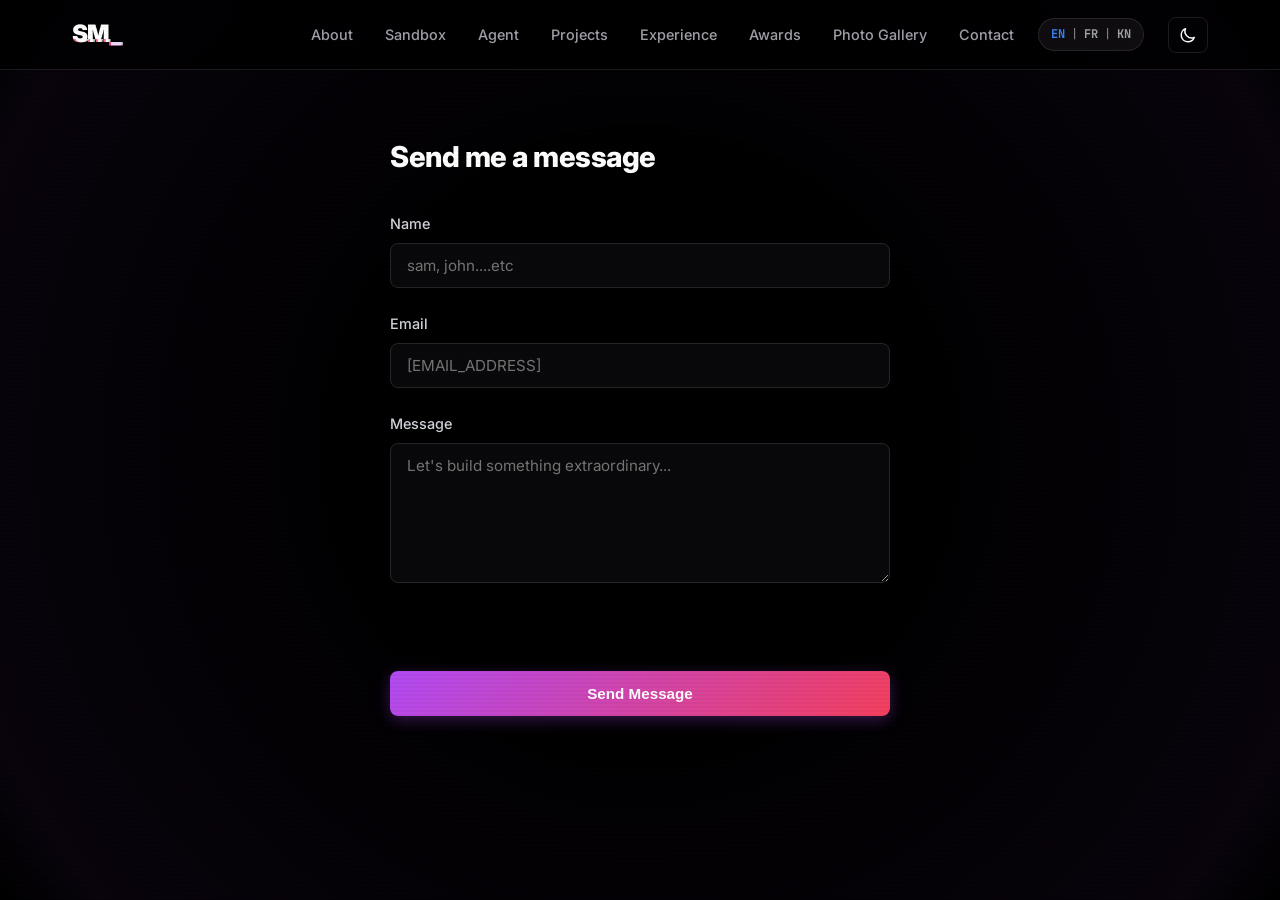
==== commit c9bcfebb: "Redesign mobile view: add bottom navigation, horizontal swipes for projects and tech stack, and refa" ====
--- a/contact.html
+++ b/contact.html
@@ -1,5 +1,5 @@
 <!DOCTYPE html>
-<html lang="en" class="light">
+<html lang="en">
 
 <head>
   <meta charset="UTF-8">
@@ -10,6 +10,7 @@
   <link
     href="https://fonts.googleapis.com/css2?family=Inter:wght@400;500;700;900&family=JetBrains+Mono:wght@400;700&display=swap"
     rel="stylesheet">
+  <script src="config.js"></script>
   <link rel="stylesheet" href="style.css">
 </head>
 
@@ -74,11 +75,30 @@
 
           <div id="form-feedback" class="feedback-msg"></div>
 
-          <button type="submit" class="btn btn-solid w-full submit-btn">Send Message</button>
+          <button type="submit" class="btn btn-gradient w-full submit-btn">Send Message</button>
         </form>
       </div>
     </div>
   </main>
+  
+  <!-- Bottom Navigation Bar for Mobile -->
+  <nav class="bottom-nav">
+    <a href="index.html#about" class="bottom-nav-item" aria-label="About">
+      <svg xmlns="http://www.w3.org/2000/svg" viewBox="0 0 24 24" width="22" height="22" fill="none" stroke="currentColor" stroke-width="2.5" stroke-linecap="round" stroke-linejoin="round"><path d="M3 9l9-7 9 7v11a2 2 0 0 1-2 2H5a2 2 0 0 1-2-2z"></path><polyline points="9 22 9 12 15 12 15 22"></polyline></svg>
+    </a>
+    <a href="index.html#terminal" class="bottom-nav-item" aria-label="Terminal">
+      <svg xmlns="http://www.w3.org/2000/svg" viewBox="0 0 24 24" width="22" height="22" fill="none" stroke="currentColor" stroke-width="2.5" stroke-linecap="round" stroke-linejoin="round"><polyline points="4 17 10 11 4 5"></polyline><line x1="12" y1="19" x2="20" y2="19"></line></svg>
+    </a>
+    <a href="index.html#projects" class="bottom-nav-item" aria-label="Projects">
+      <svg xmlns="http://www.w3.org/2000/svg" viewBox="0 0 24 24" width="22" height="22" fill="none" stroke="currentColor" stroke-width="2.5" stroke-linecap="round" stroke-linejoin="round"><path d="M22 19a2 2 0 0 1-2 2H4a2 2 0 0 1-2-2V5a2 2 0 0 1 2-2h5l2 3h9a2 2 0 0 1 2 2z"></path></svg>
+    </a>
+    <a href="index.html#experience" class="bottom-nav-item" aria-label="Experience">
+      <svg xmlns="http://www.w3.org/2000/svg" viewBox="0 0 24 24" width="22" height="22" fill="none" stroke="currentColor" stroke-width="2.5" stroke-linecap="round" stroke-linejoin="round"><path d="M6 2v4l3 3v8a2 2 0 0 0 2 2h2a2 2 0 0 0 2-2V9l3-3V2H6z"></path><path d="M6 12h12"></path></svg>
+    </a>
+    <a href="contact.html" class="bottom-nav-item active" aria-label="Contact">
+      <svg xmlns="http://www.w3.org/2000/svg" viewBox="0 0 24 24" width="22" height="22" fill="none" stroke="currentColor" stroke-width="2.5" stroke-linecap="round" stroke-linejoin="round"><path d="M4 4h16c1.1 0 2 .9 2 2v12c0 1.1-.9 2-2 2H4c-1.1 0-2-.9-2-2V6c0-1.1.9-2 2-2z"></path><polyline points="22,6 12,13 2,6"></polyline></svg>
+    </a>
+  </nav>
 
   <script src="script.js"></script>
 </body>
--- a/style.css
+++ b/style.css
@@ -285,6 +285,37 @@
   box-shadow: 0 0 15px rgba(255,255,255,0.3);
 }
 
+.btn-gradient {
+  background: linear-gradient(135deg, var(--primary), var(--secondary));
+  color: #ffffff;
+  border: none;
+  box-shadow: 0 4px 15px rgba(177, 75, 244, 0.3);
+}
+
+.btn-gradient:hover {
+  transform: translateY(-2px);
+  box-shadow: 0 6px 20px rgba(177, 75, 244, 0.5);
+  color: #ffffff;
+}
+
+.portfolio-tag {
+  font-family: var(--font-mono);
+  font-size: 0.8rem;
+  font-weight: 700;
+  color: var(--secondary);
+  text-transform: uppercase;
+  letter-spacing: 3px;
+  margin-bottom: 0.75rem;
+}
+
+.bottom-nav {
+  display: none;
+}
+
+.terminal-nav-btn {
+  display: none;
+}
+
 .btn-outline {
   background: transparent;
   color: var(--text-main);
@@ -1042,71 +1073,186 @@
   .hero-bio { margin: 0 auto 2rem auto; }
   .hero-action { justify-content: center; }
   .sandbox-grid { grid-template-columns: 1fr; }
-  .projects-grid, .expertise-grid { grid-template-columns: repeat(2, 1fr); }
 }
 
 @media (max-width: 900px) {
-  .hamburger { display: flex; }
-
-  .nav-links {
-    display: none;
+  body {
+    padding-bottom: 80px !important;
+  }
+
+  /* Hide hamburger and standard menu lists */
+  .hamburger { display: none !important; }
+  .nav-links { display: none !important; }
+  
+  /* Show mobile header terminal shortcut */
+  .terminal-nav-btn {
+    display: inline-flex;
+    align-items: center;
+    justify-content: center;
+    width: 38px;
+    height: 38px;
+    border-radius: 8px;
+    background: rgba(255, 255, 255, 0.05);
+    border: 1px solid var(--border-light);
+    color: var(--text-main);
+    transition: all 0.3s ease;
+    cursor: pointer;
+  }
+
+  html.light .terminal-nav-btn {
+    background: rgba(0, 0, 0, 0.03);
+  }
+  
+  /* Bottom Navigation Bar for Mobile */
+  .bottom-nav {
+    display: flex;
     position: fixed;
-    top: var(--nav-height);
+    bottom: 0;
     left: 0;
     right: 0;
-    background: rgba(10, 10, 10, 0.97);
+    height: 65px;
+    background: rgba(10, 10, 12, 0.9);
     backdrop-filter: blur(20px);
-    border-bottom: 1px solid var(--border-light);
-    flex-direction: column;
-    align-items: flex-start;
-    padding: 1.5rem 2rem 2rem 2rem;
-    gap: 0;
-    z-index: 99;
-    animation: none;
-  }
-
-  html.light .nav-links {
-    background: rgba(255, 255, 255, 0.97);
-  }
-
-  .nav-links.mobile-open {
+    -webkit-backdrop-filter: blur(20px);
+    border-top: 1px solid rgba(255, 255, 255, 0.08);
+    z-index: 1000;
+    align-items: center;
+    justify-content: space-around;
+    padding: 0 1rem;
+    box-shadow: 0 -4px 20px rgba(0, 0, 0, 0.5);
+  }
+
+  html.light .bottom-nav {
+    background: rgba(255, 255, 255, 0.9);
+    border-top: 1px solid rgba(0, 0, 0, 0.08);
+    box-shadow: 0 -4px 20px rgba(0, 0, 0, 0.05);
+  }
+
+  .bottom-nav-item {
     display: flex;
-    animation: slideDown 0.25s ease forwards;
-  }
-
-  @keyframes slideDown {
-    from { opacity: 0; transform: translateY(-10px); }
-    to   { opacity: 1; transform: translateY(0); }
-  }
-
-  .nav-links a {
-    display: block;
-    width: 100%;
-    margin-left: 0;
-    padding: 0.85rem 0;
-    border-bottom: 1px solid var(--border-light);
-    font-size: 1rem;
-  }
-
-  .nav-links .lang-toggle {
-    margin-left: 0;
-    margin-top: 1.25rem;
-  }
-
-  .nav-links .theme-toggle-btn {
-    margin-left: 0;
-    margin-top: 1rem;
-  }
-
-  .projects-grid, .expertise-grid { grid-template-columns: 1fr; }
-  .hero-title { font-size: 2.5rem; }
+    align-items: center;
+    justify-content: center;
+    width: 44px;
+    height: 44px;
+    border-radius: 50%;
+    color: var(--text-gray);
+    transition: all 0.3s cubic-bezier(0.4, 0, 0.2, 1);
+    position: relative;
+  }
+
+  .bottom-nav-item.active {
+    background: linear-gradient(135deg, var(--primary), var(--secondary));
+    color: #ffffff;
+    box-shadow: 0 0 15px rgba(177, 75, 244, 0.4);
+    transform: translateY(-4px);
+  }
+  
+  /* Sideways Scroll Layout for Cards */
+  .projects-grid, .expertise-grid {
+    display: flex !important;
+    overflow-x: auto !important;
+    scroll-snap-type: x mandatory !important;
+    gap: 1.25rem !important;
+    padding: 0.5rem 1.5rem 1.5rem 1.5rem !important;
+    margin-left: -1.5rem !important;
+    margin-right: -1.5rem !important;
+    -webkit-overflow-scrolling: touch;
+    scroll-behavior: smooth;
+    scrollbar-width: none;
+  }
+  
+  .projects-grid::-webkit-scrollbar, 
+  .expertise-grid::-webkit-scrollbar {
+    display: none;
+  }
+  
+  .project-card, .expertise-card {
+    flex: 0 0 82vw !important;
+    max-width: 320px !important;
+    scroll-snap-align: start !important;
+    margin-bottom: 0 !important;
+  }
+  
+  /* Hero & Avatar circular optimizations */
+  .hero-right {
+    display: none !important; /* Hide desktop metrics inside hero */
+  }
+  
+  .avatar-container {
+    width: 130px;
+    height: 130px;
+    border-radius: 50% !important;
+    border: 3px solid var(--primary);
+    box-shadow: 0 0 25px var(--primary-glow);
+    margin: 0 auto 1.5rem auto;
+  }
+  
+  .profile-avatar {
+    border-radius: 50% !important;
+  }
+  
+  .hero-title { font-size: 2.2rem; }
   .section-title h2 { font-size: 1.8rem; }
   .api-status-grid { grid-template-columns: 1fr 1fr; }
-  .metrics-grid { grid-template-columns: 1fr 1fr; }
-
-  /* Hero action — keep buttons side by side, not full-width */
-  .hero-action { flex-wrap: wrap; justify-content: center; gap: 0.75rem; }
-  .hero-action .btn { width: auto; min-width: 140px; }
+  
+  /* Mobile-specific Metrics styling */
+  .mobile-metrics {
+    display: block !important;
+    margin: 0 auto 2rem auto;
+    max-width: 600px;
+  }
+  
+  .mobile-metrics .metrics-grid {
+    grid-template-columns: 1fr 1fr;
+    gap: 1rem;
+    padding: 1rem;
+  }
+  
+  .mobile-metrics .metric-item {
+    background: rgba(255, 255, 255, 0.02);
+    border: 1px solid var(--border-light);
+    border-radius: 12px;
+    padding: 1.25rem 1rem;
+    align-items: flex-start;
+  }
+  
+  html.light .mobile-metrics .metric-item {
+    background: rgba(0, 0, 0, 0.02);
+  }
+  
+  .mobile-metrics .metric-label {
+    font-size: 0.75rem;
+    font-weight: 600;
+    color: var(--text-gray);
+    margin-bottom: 6px;
+    text-transform: uppercase;
+    letter-spacing: 0.5px;
+  }
+  
+  .mobile-metrics .metric-value {
+    font-size: 1.4rem;
+    font-weight: 800;
+  }
+
+  /* Hero action — uppercase text & custom flex centering */
+  .hero-action { 
+    flex-direction: column; 
+    align-items: center; 
+    gap: 1rem; 
+    width: 100%;
+  }
+  .hero-action .btn { 
+    width: 100%; 
+    max-width: 320px; 
+    text-transform: uppercase;
+    letter-spacing: 1px;
+    font-size: 0.85rem;
+  }
+  .hand-animation-wrapper {
+    width: 100%;
+    display: flex;
+    justify-content: center;
+  }
 
   /* Timeline narrower on mobile */
   .timeline-container { padding-left: 2rem; }
@@ -1131,9 +1277,7 @@
 @media (max-width: 480px) {
   #agent-run-btn { padding: 0.5rem 0.85rem; font-size: 0.85rem; }
   .hand-animation-container { display: none; }
-  .metrics-grid { grid-template-columns: 1fr; }
   .api-status-grid { grid-template-columns: 1fr; }
-  .hero-action .btn { width: 100%; }
   .container { padding-left: 1rem; padding-right: 1rem; }
   .experience-card { padding: 1rem 0.75rem; }
   .contact-card { padding: 2.5rem 1rem; }
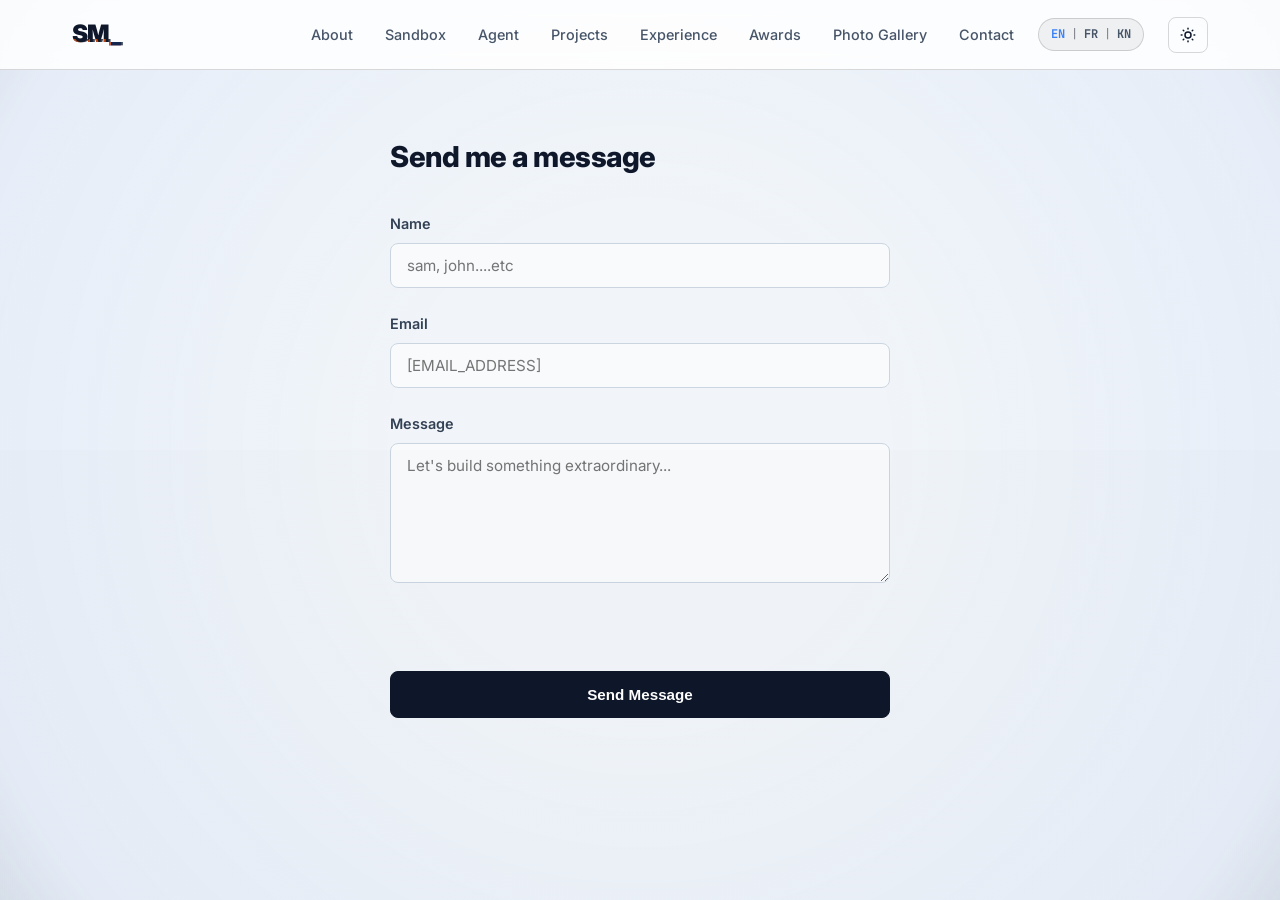
==== commit 4d57198b: "Configure favicon link for all pages and rename Budget Planner to Budgetify" ====
--- a/contact.html
+++ b/contact.html
@@ -12,6 +12,7 @@
     rel="stylesheet">
   <script src="config.js"></script>
   <link rel="stylesheet" href="style.css">
+  <link rel="icon" type="image/jpeg" href="images/favicon.jpg">
 </head>
 
 <body>
--- a/style.css
+++ b/style.css
@@ -286,16 +286,28 @@
 }
 
 .btn-gradient {
-  background: linear-gradient(135deg, var(--primary), var(--secondary));
+  background: #ffffff;
+  color: #000000;
+  border: 1px solid #ffffff;
+}
+
+.btn-gradient:hover {
+  background: transparent;
   color: #ffffff;
-  border: none;
-  box-shadow: 0 4px 15px rgba(177, 75, 244, 0.3);
-}
-
-.btn-gradient:hover {
-  transform: translateY(-2px);
-  box-shadow: 0 6px 20px rgba(177, 75, 244, 0.5);
+  box-shadow: 0 0 15px rgba(255,255,255,0.3);
+}
+
+html.light .btn-gradient {
+  background: var(--text-main);
   color: #ffffff;
+  border: 1px solid var(--text-main);
+}
+
+html.light .btn-gradient:hover {
+  background: transparent;
+  color: var(--text-main);
+  box-shadow: 0 0 10px rgba(0, 0, 0, 0.2);
+  border-color: var(--text-main);
 }
 
 .portfolio-tag {
@@ -310,6 +322,12 @@
 
 .bottom-nav {
   display: none;
+}
+
+.bottom-nav-hidden {
+  transform: translateY(100%) !important;
+  opacity: 0;
+  pointer-events: none;
 }
 
 .terminal-nav-btn {
@@ -609,6 +627,7 @@
 #term-input {
   background: transparent; border: none; color: var(--primary); font-family: inherit; font-size: inherit; outline: none; width: 100%;
   font-weight: bold;
+  caret-color: var(--primary);
 }
 
 .agent-runner {
@@ -1076,8 +1095,16 @@
 }
 
 @media (max-width: 900px) {
+  :root {
+    --nav-height: 55px;
+  }
+
   body {
     padding-bottom: 80px !important;
+  }
+
+  .container {
+    padding: calc(var(--nav-height) + 1.5rem) 1.5rem 3rem 1.5rem !important;
   }
 
   /* Hide hamburger and standard menu lists */
@@ -1120,6 +1147,7 @@
     justify-content: space-around;
     padding: 0 1rem;
     box-shadow: 0 -4px 20px rgba(0, 0, 0, 0.5);
+    transition: transform 0.35s cubic-bezier(0.4, 0, 0.2, 1), opacity 0.3s ease;
   }
 
   html.light .bottom-nav {
@@ -1194,45 +1222,6 @@
   .hero-title { font-size: 2.2rem; }
   .section-title h2 { font-size: 1.8rem; }
   .api-status-grid { grid-template-columns: 1fr 1fr; }
-  
-  /* Mobile-specific Metrics styling */
-  .mobile-metrics {
-    display: block !important;
-    margin: 0 auto 2rem auto;
-    max-width: 600px;
-  }
-  
-  .mobile-metrics .metrics-grid {
-    grid-template-columns: 1fr 1fr;
-    gap: 1rem;
-    padding: 1rem;
-  }
-  
-  .mobile-metrics .metric-item {
-    background: rgba(255, 255, 255, 0.02);
-    border: 1px solid var(--border-light);
-    border-radius: 12px;
-    padding: 1.25rem 1rem;
-    align-items: flex-start;
-  }
-  
-  html.light .mobile-metrics .metric-item {
-    background: rgba(0, 0, 0, 0.02);
-  }
-  
-  .mobile-metrics .metric-label {
-    font-size: 0.75rem;
-    font-weight: 600;
-    color: var(--text-gray);
-    margin-bottom: 6px;
-    text-transform: uppercase;
-    letter-spacing: 0.5px;
-  }
-  
-  .mobile-metrics .metric-value {
-    font-size: 1.4rem;
-    font-weight: 800;
-  }
 
   /* Hero action — uppercase text & custom flex centering */
   .hero-action { 
@@ -1247,6 +1236,19 @@
     text-transform: uppercase;
     letter-spacing: 1px;
     font-size: 0.85rem;
+  }
+
+  .btn-gradient {
+    background: linear-gradient(135deg, var(--primary), var(--secondary)) !important;
+    color: #ffffff !important;
+    border: none !important;
+    box-shadow: 0 4px 15px rgba(177, 75, 244, 0.3) !important;
+  }
+  
+  .btn-gradient:hover {
+    transform: translateY(-2px) !important;
+    box-shadow: 0 6px 20px rgba(177, 75, 244, 0.5) !important;
+    color: #ffffff !important;
   }
   .hand-animation-wrapper {
     width: 100%;
